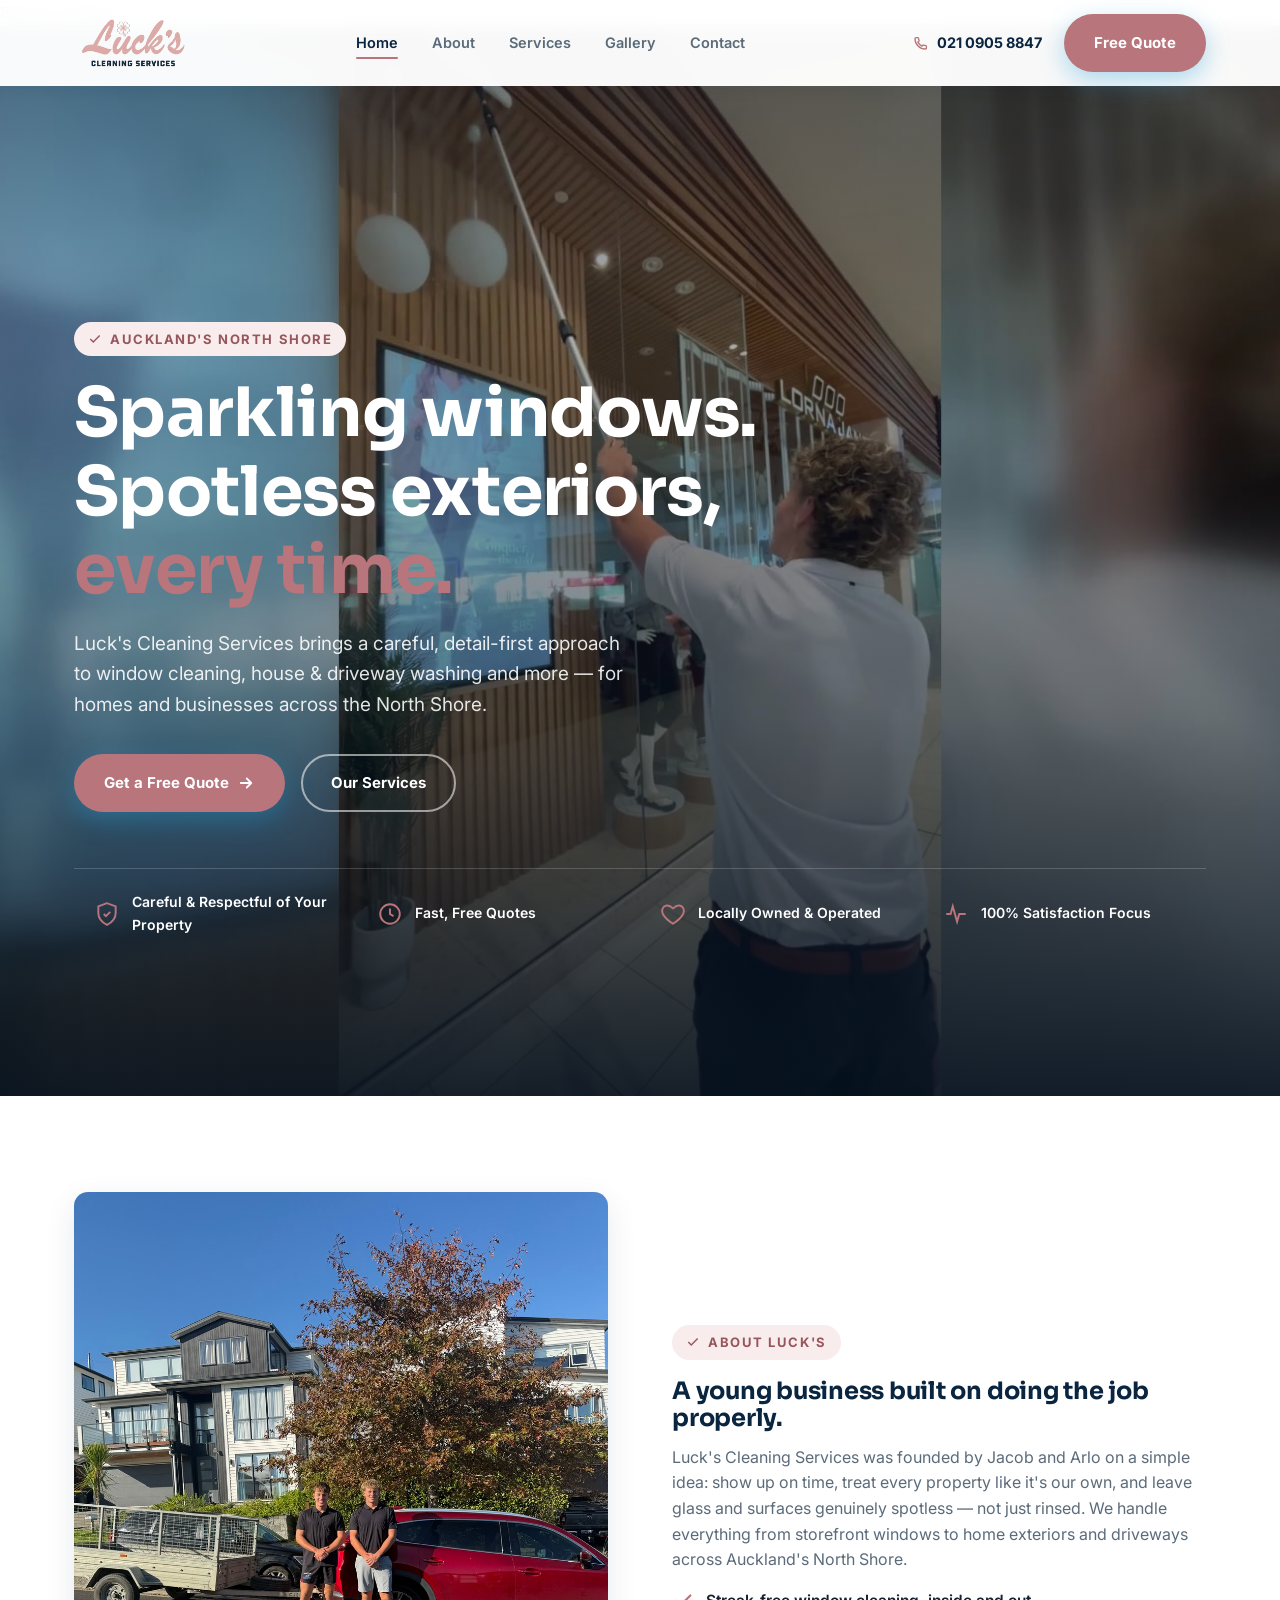
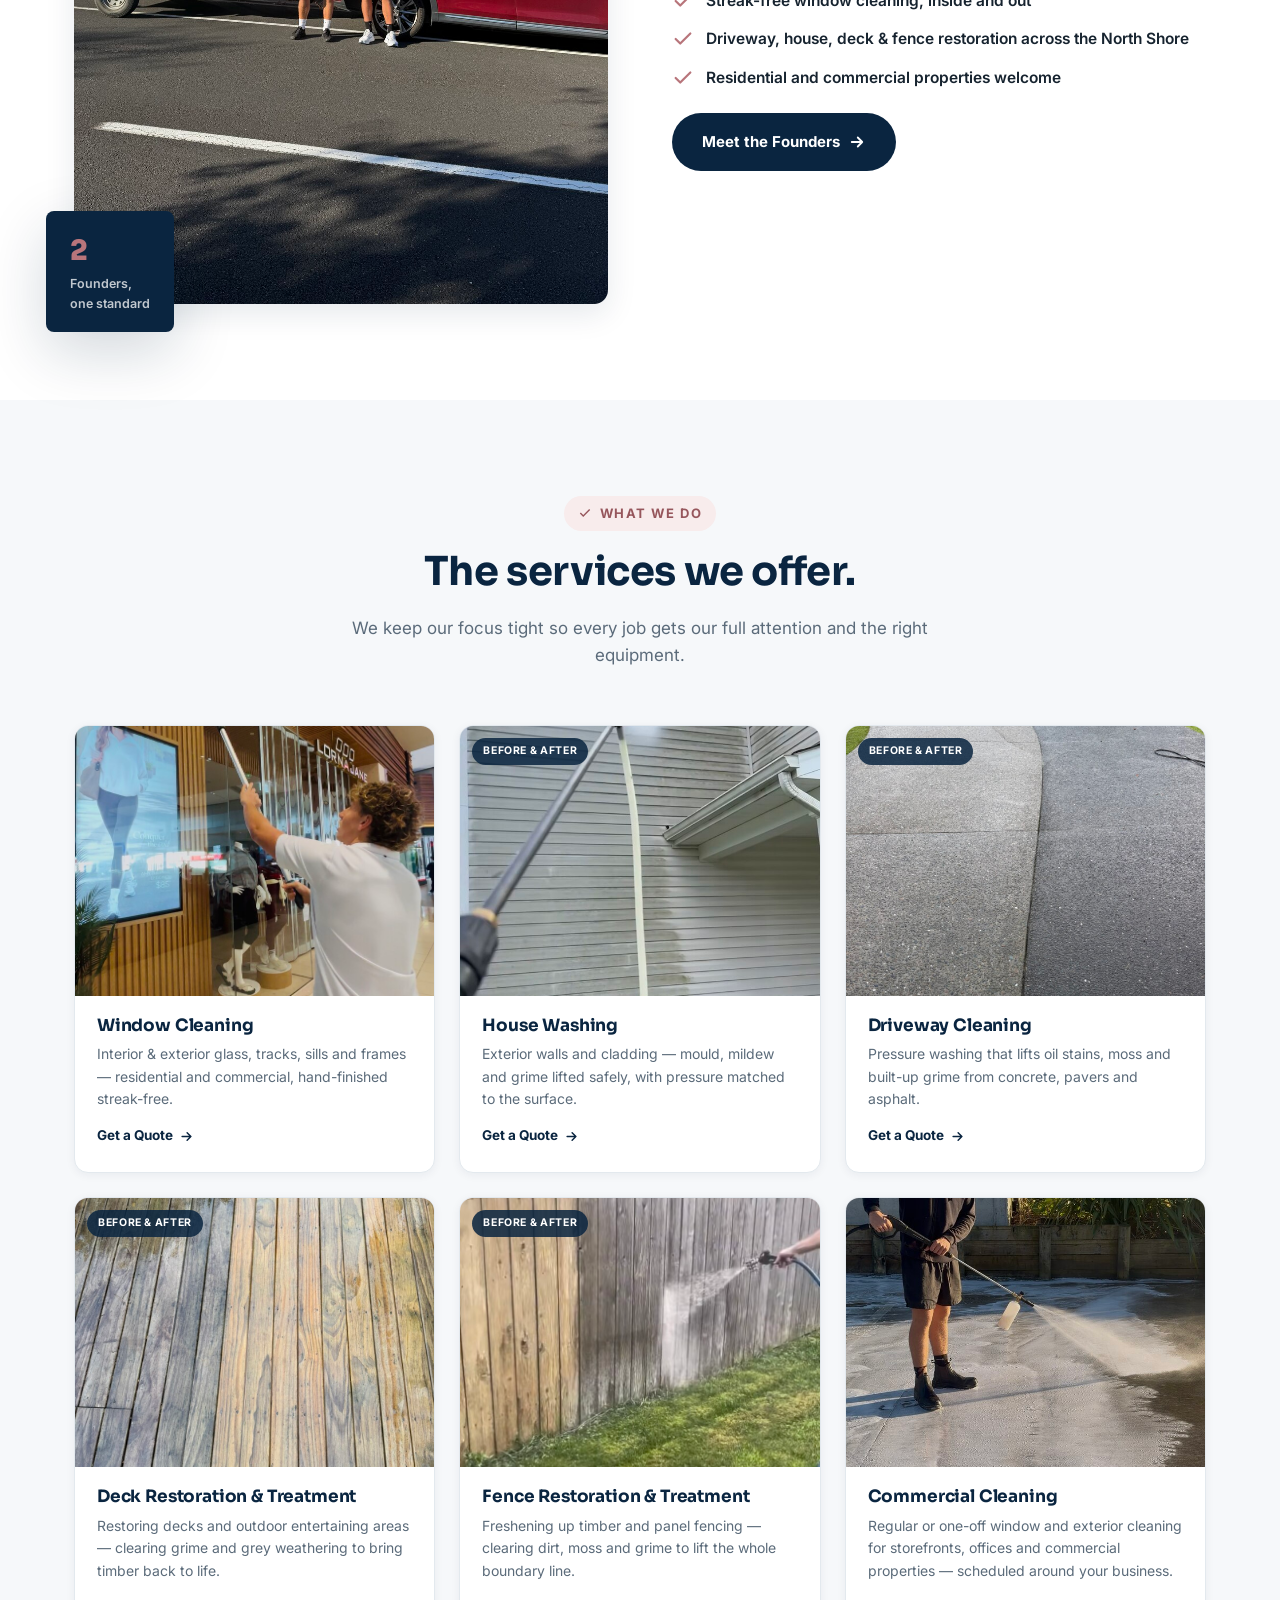
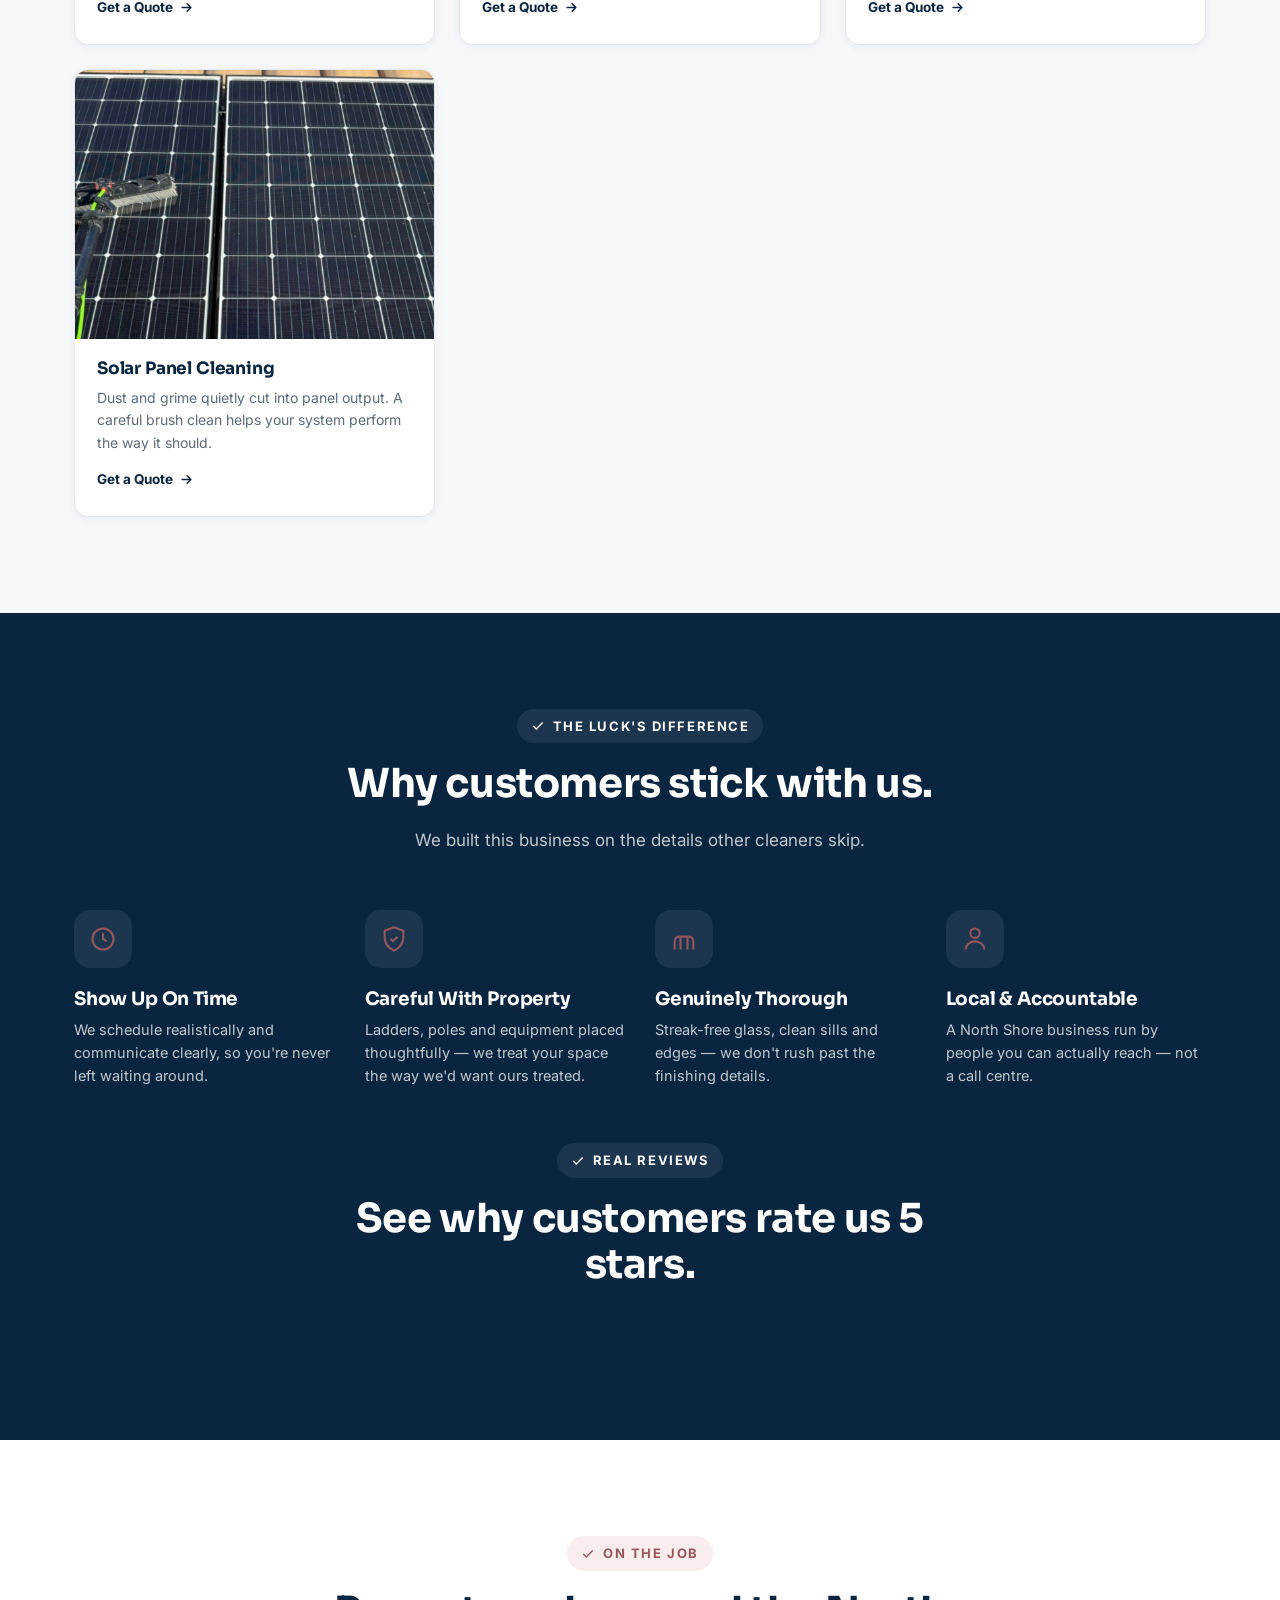
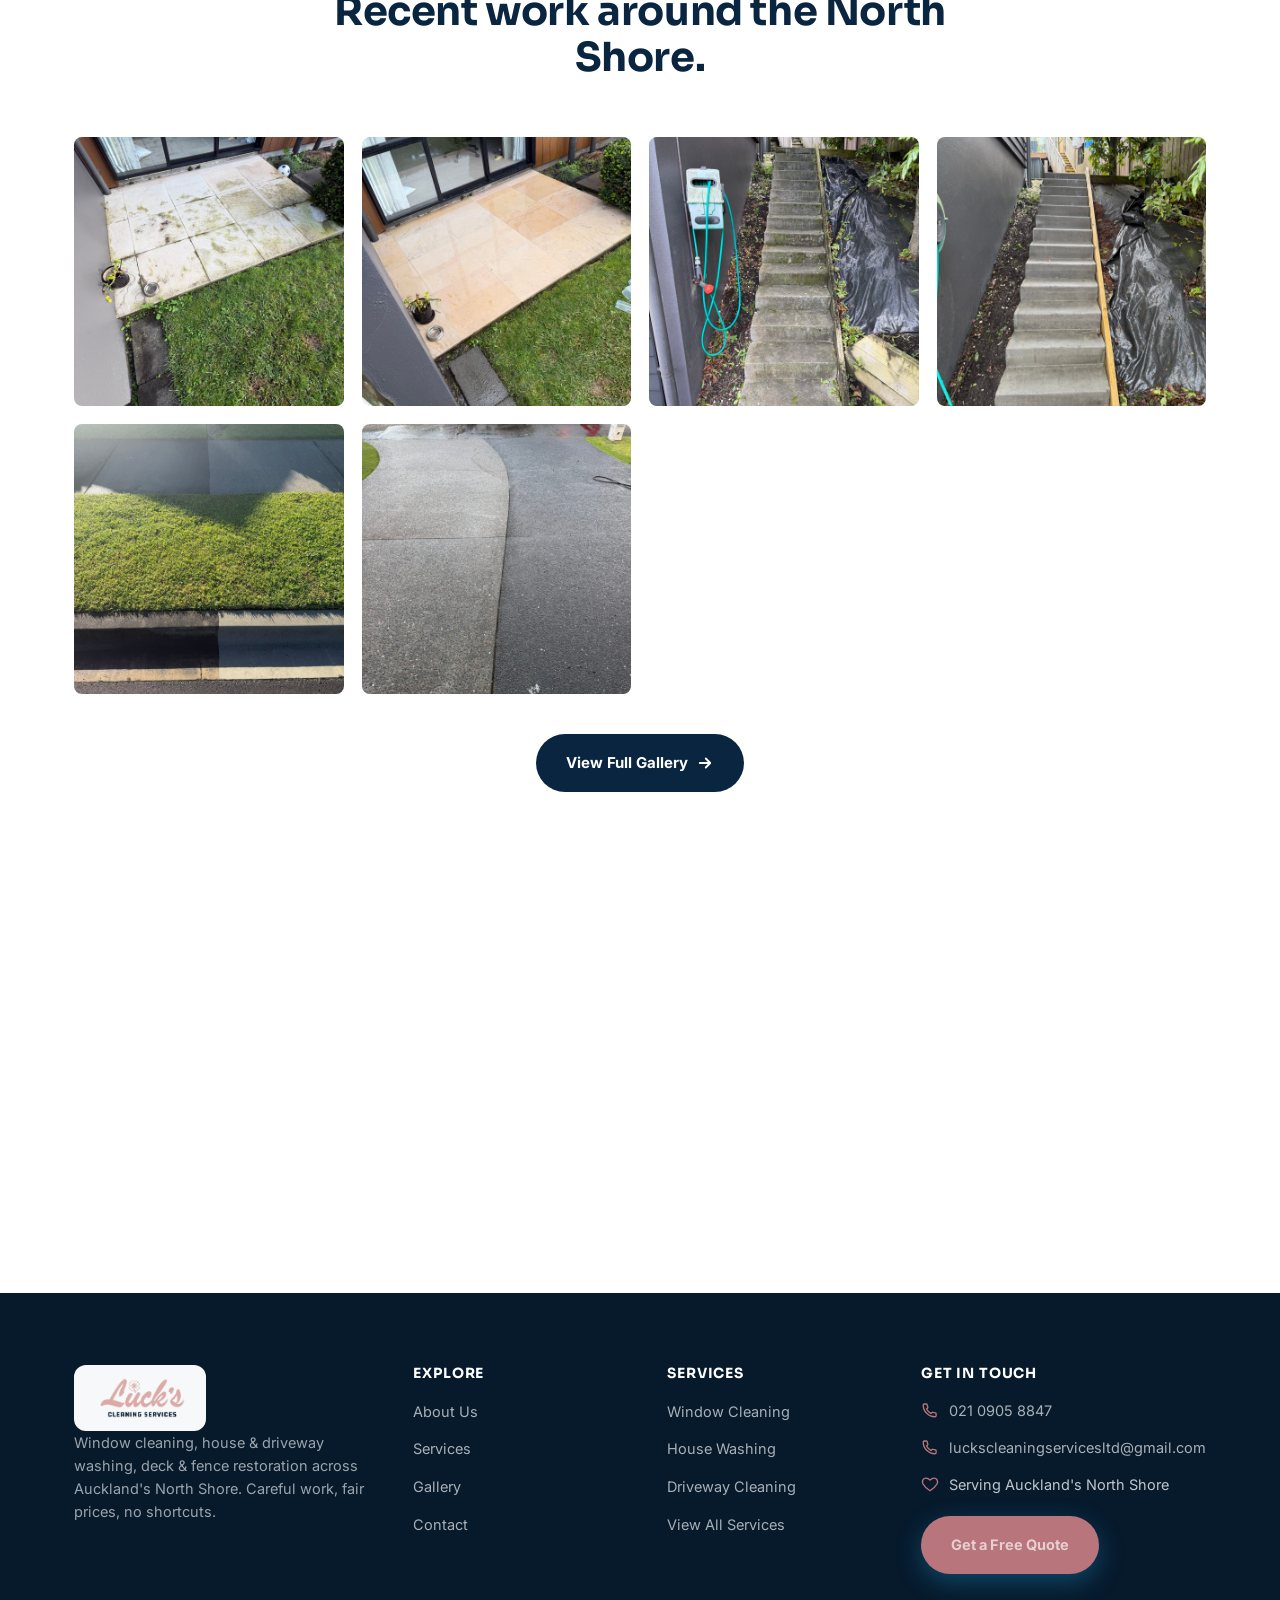
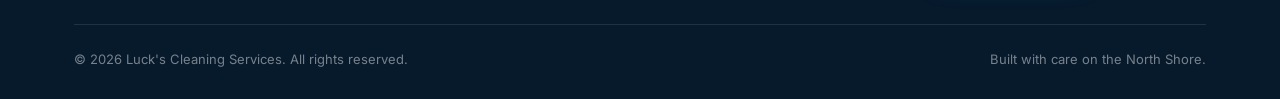
==== index.html @ dddaa707 "Update Trustindex script source in index.html" ====
<!DOCTYPE html>
<html lang="en">
<head>
<meta charset="UTF-8">
<meta name="viewport" content="width=device-width, initial-scale=1.0">
<title>Luck's Cleaning Services | Window, House &amp; Driveway Cleaning — Auckland North Shore</title>
<meta name="description" content="Luck's Cleaning Services offers window cleaning, driveway &amp; house washing, deck &amp; fence restoration, solar panel cleaning and commercial cleaning across Auckland's North Shore. Free quotes.">
<link rel="canonical" href="https://www.luckscleaningservices.com/">
<meta property="og:url" content="https://www.luckscleaningservices.com/">
<meta property="og:site_name" content="Luck's Cleaning Services">
<link rel="preconnect" href="https://fonts.googleapis.com">
<link rel="preconnect" href="https://fonts.gstatic.com" crossorigin>
<link href="https://fonts.googleapis.com/css2?family=Inter:wght@400;500;600;700;800&family=Sora:wght@600;700;800&family=Pacifico&display=swap" rel="stylesheet">
<link rel="stylesheet" href="css/styles.css">
</head>
<body>

<a class="visually-hidden" href="#main">Skip to content</a>

<!-- ===== HEADER ===== -->
<header class="site-header">
  <div class="container">
    <a href="index.html" class="logo">
      <img src="images/logo.png" alt="Luck's Cleaning Services logo">
    </a>
    <nav class="main-nav" id="main-nav">
      <ul>
        <li><a href="index.html" class="active">Home</a></li>
        <li><a href="about.html">About</a></li>
        <li><a href="services.html">Services</a></li>
        <li><a href="gallery.html">Gallery</a></li>
        <li><a href="contact.html">Contact</a></li>
      </ul>
    </nav>
    <div class="header-right">
      <a class="header-tel" href="tel:+642109058847">
        <svg viewBox="0 0 24 24" fill="none" stroke="currentColor" stroke-width="2"><path d="M4 4h16v16H4z" opacity="0"/><path d="M3 5.5A1.5 1.5 0 0 1 4.5 4h2.7a1 1 0 0 1 .97.76l.9 3.6a1 1 0 0 1-.27.96l-1.4 1.4a13.5 13.5 0 0 0 6 6l1.4-1.4a1 1 0 0 1 .96-.27l3.6.9a1 1 0 0 1 .76.97v2.7A1.5 1.5 0 0 1 18.5 21C10 21 3 14 3 5.5Z"/></svg>
        <span class="tel-text">021 0905 8847</span>
      </a>
      <a href="contact.html" class="btn btn-primary">Free Quote</a>
      <button class="nav-toggle" id="nav-toggle" aria-label="Toggle menu" aria-expanded="false">
        <svg viewBox="0 0 24 24" fill="none" stroke="currentColor" stroke-width="2" stroke-linecap="round"><path d="M4 6h16M4 12h16M4 18h16"/></svg>
      </button>
    </div>
  </div>
</header>
<div class="nav-scrim" id="nav-scrim"></div>

<main id="main">

  <!-- ===== HERO ===== -->
  <section class="hero">
    <video autoplay muted loop playsinline poster="media/hero-poster.jpg">
      <source src="media/hero-video.mp4" type="video/mp4">
    </video>
    <div class="hero-content">
      <div class="container">
        <div class="eyebrow">
          <svg viewBox="0 0 24 24" fill="none" stroke="currentColor" stroke-width="2.4"><path d="M20 6L9 17l-5-5"/></svg>
          Auckland's North Shore
        </div>
        <h1>Sparkling windows.<br>Spotless exteriors, <em>every time.</em></h1>
        <p class="lead">Luck's Cleaning Services brings a careful, detail-first approach to window cleaning, house &amp; driveway washing and more — for homes and businesses across the North Shore.</p>
        <div class="hero-cta">
          <a href="contact.html" class="btn btn-primary">
            Get a Free Quote
            <svg viewBox="0 0 24 24" fill="none" stroke="currentColor" stroke-width="2.4" stroke-linecap="round" stroke-linejoin="round"><path d="M5 12h14M13 6l6 6-6 6"/></svg>
          </a>
          <a href="services.html" class="btn btn-outline">Our Services</a>
        </div>
      </div>
      <div class="container">
        <ul class="trust-bar">
          <li>
            <svg viewBox="0 0 24 24" fill="none" stroke="currentColor" stroke-width="1.8"><path d="M12 2 4 5v6c0 5 3.4 8.7 8 11 4.6-2.3 8-6 8-11V5l-8-3Z"/><path d="m9 12 2 2 4-4"/></svg>
            Careful &amp; Respectful of Your Property
          </li>
          <li>
            <svg viewBox="0 0 24 24" fill="none" stroke="currentColor" stroke-width="1.8"><circle cx="12" cy="12" r="9"/><path d="M12 7v5l3.2 2"/></svg>
            Fast, Free Quotes
          </li>
          <li>
            <svg viewBox="0 0 24 24" fill="none" stroke="currentColor" stroke-width="1.8"><path d="M12 21s-7-4.5-9.5-9.3C1 8 2.7 4.8 6 4.2c2-.4 3.8.5 6 2.6 2.2-2.1 4-3 6-2.6 3.3.6 5 3.8 3.5 7.5C19 16.5 12 21 12 21Z"/></svg>
            Locally Owned &amp; Operated
          </li>
          <li>
            <svg viewBox="0 0 24 24" fill="none" stroke="currentColor" stroke-width="1.8"><path d="M3 12h4l2-7 4 14 2-7h6"/></svg>
            100% Satisfaction Focus
          </li>
        </ul>
      </div>
    </div>
  </section>

  <!-- ===== INTRO / ABOUT STRIP ===== -->
  <section>
    <div class="container split">
      <div class="split-media reveal">
        <img src="images/team-vehicle.jpg" alt="Jacob and Arlo, founders of Luck's Cleaning Services, with their vehicle and trailer" loading="lazy">
        <div class="stat-card">
          <div class="num">2</div>
          <div class="lab">Founders,<br>one standard</div>
        </div>
      </div>
      <div class="reveal reveal-1">
        <div class="eyebrow">
          <svg viewBox="0 0 24 24" fill="none" stroke="currentColor" stroke-width="2.4"><path d="M20 6L9 17l-5-5"/></svg>
          About Luck's
        </div>
        <h2>A young business built on doing the job properly.</h2>
        <p>Luck's Cleaning Services was founded by Jacob and Arlo on a simple idea: show up on time, treat every property like it's our own, and leave glass and surfaces genuinely spotless — not just rinsed. We handle everything from storefront windows to home exteriors and driveways across Auckland's North Shore.</p>
        <ul class="check-list">
          <li>
            <svg viewBox="0 0 24 24" fill="none" stroke="currentColor" stroke-width="2.4" stroke-linecap="round" stroke-linejoin="round"><path d="M20 6 9 17l-5-5"/></svg>
            Streak-free window cleaning, inside and out
          </li>
          <li>
            <svg viewBox="0 0 24 24" fill="none" stroke="currentColor" stroke-width="2.4" stroke-linecap="round" stroke-linejoin="round"><path d="M20 6 9 17l-5-5"/></svg>
            Driveway, house, deck &amp; fence restoration across the North Shore
          </li>
          <li>
            <svg viewBox="0 0 24 24" fill="none" stroke="currentColor" stroke-width="2.4" stroke-linecap="round" stroke-linejoin="round"><path d="M20 6 9 17l-5-5"/></svg>
            Residential and commercial properties welcome
          </li>
        </ul>
        <a href="about.html" class="btn btn-navy" style="margin-top:8px;">
          Meet the Founders
          <svg viewBox="0 0 24 24" fill="none" stroke="currentColor" stroke-width="2.4" stroke-linecap="round" stroke-linejoin="round"><path d="M5 12h14M13 6l6 6-6 6"/></svg>
        </a>
      </div>
    </div>
  </section>

  <!-- ===== SERVICES PREVIEW ===== -->
  <section class="section-offwhite">
    <div class="container">
      <div class="section-head center reveal">
        <div class="eyebrow" style="justify-content:center;">
          <svg viewBox="0 0 24 24" fill="none" stroke="currentColor" stroke-width="2.4"><path d="M20 6L9 17l-5-5"/></svg>
          What We Do
        </div>
        <h2>The services we offer.</h2>
        <p>We keep our focus tight so every job gets our full attention and the right equipment.</p>
      </div>
      <div class="ba-grid">
        <div class="ba-card reveal">
          <div class="ba-photo">
            <img src="images/window-action.jpg" alt="Luck's Cleaning Services technician cleaning a storefront window with an extension pole" loading="lazy">
          </div>
          <div class="ba-body">
            <h4>Window Cleaning</h4>
            <p>Interior &amp; exterior glass, tracks, sills and frames — residential and commercial, hand-finished streak-free.</p>
            <a href="services.html#windows" class="ba-link">Get a Quote <svg viewBox="0 0 24 24" fill="none" stroke="currentColor" stroke-width="2.4" stroke-linecap="round" stroke-linejoin="round"><path d="M5 12h14M13 6l6 6-6 6"/></svg></a>
          </div>
        </div>
        <div class="ba-card reveal reveal-1">
          <div class="ba-photo">
            <span class="ba-tag">Before &amp; After</span>
            <img src="images/house-wash-ba.jpg" alt="Before and after house washing on vinyl siding" loading="lazy">
          </div>
          <div class="ba-body">
            <h4>House Washing</h4>
            <p>Exterior walls and cladding — mould, mildew and grime lifted safely, with pressure matched to the surface.</p>
            <a href="services.html#house-washing" class="ba-link">Get a Quote <svg viewBox="0 0 24 24" fill="none" stroke="currentColor" stroke-width="2.4" stroke-linecap="round" stroke-linejoin="round"><path d="M5 12h14M13 6l6 6-6 6"/></svg></a>
          </div>
        </div>
        <div class="ba-card reveal reveal-2">
          <div class="ba-photo">
            <span class="ba-tag">Before &amp; After</span>
            <img src="images/driveway-ba.jpg" alt="Before and after driveway cleaning, concrete lifted from grey to like-new" loading="lazy">
          </div>
          <div class="ba-body">
            <h4>Driveway Cleaning</h4>
            <p>Pressure washing that lifts oil stains, moss and built-up grime from concrete, pavers and asphalt.</p>
            <a href="services.html#driveway" class="ba-link">Get a Quote <svg viewBox="0 0 24 24" fill="none" stroke="currentColor" stroke-width="2.4" stroke-linecap="round" stroke-linejoin="round"><path d="M5 12h14M13 6l6 6-6 6"/></svg></a>
          </div>
        </div>
        <div class="ba-card reveal reveal-1">
          <div class="ba-photo">
            <span class="ba-tag">Before &amp; After</span>
            <img src="images/deck-ba.jpg" alt="Before and after deck restoration, weathered grey timber returned to natural wood tone" loading="lazy">
          </div>
          <div class="ba-body">
            <h4>Deck Restoration &amp; Treatment</h4>
            <p>Restoring decks and outdoor entertaining areas — clearing grime and grey weathering to bring timber back to life.</p>
            <a href="services.html#deck" class="ba-link">Get a Quote <svg viewBox="0 0 24 24" fill="none" stroke="currentColor" stroke-width="2.4" stroke-linecap="round" stroke-linejoin="round"><path d="M5 12h14M13 6l6 6-6 6"/></svg></a>
          </div>
        </div>
        <div class="ba-card reveal reveal-3">
          <div class="ba-photo">
            <span class="ba-tag">Before &amp; After</span>
            <img src="images/fence-ba.jpg" alt="Before and after fence restoration, weathered grey timber fence washed back to natural colour" loading="lazy">
          </div>
          <div class="ba-body">
            <h4>Fence Restoration &amp; Treatment</h4>
            <p>Freshening up timber and panel fencing — clearing dirt, moss and grime to lift the whole boundary line.</p>
            <a href="services.html#fence" class="ba-link">Get a Quote <svg viewBox="0 0 24 24" fill="none" stroke="currentColor" stroke-width="2.4" stroke-linecap="round" stroke-linejoin="round"><path d="M5 12h14M13 6l6 6-6 6"/></svg></a>
          </div>
        </div>
        <div class="ba-card reveal reveal-1">
          <div class="ba-photo">
            <img src="images/commercial-ba.jpg" alt="Commercial exterior cleaning, foam pre-treatment being applied to a large concrete forecourt" loading="lazy">
          </div>
          <div class="ba-body">
            <h4>Commercial Cleaning</h4>
            <p>Regular or one-off window and exterior cleaning for storefronts, offices and commercial properties — scheduled around your business.</p>
            <a href="services.html#commercial" class="ba-link">Get a Quote <svg viewBox="0 0 24 24" fill="none" stroke="currentColor" stroke-width="2.4" stroke-linecap="round" stroke-linejoin="round"><path d="M5 12h14M13 6l6 6-6 6"/></svg></a>
          </div>
        </div>
        <div class="ba-card reveal reveal-2">
          <div class="ba-photo">
            <img src="images/solar-panel.jpg" alt="Solar panel cleaning, brushing dust and grime off rooftop solar panels" loading="lazy">
          </div>
          <div class="ba-body">
            <h4>Solar Panel Cleaning</h4>
            <p>Dust and grime quietly cut into panel output. A careful brush clean helps your system perform the way it should.</p>
            <a href="services.html#solar" class="ba-link">Get a Quote <svg viewBox="0 0 24 24" fill="none" stroke="currentColor" stroke-width="2.4" stroke-linecap="round" stroke-linejoin="round"><path d="M5 12h14M13 6l6 6-6 6"/></svg></a>
          </div>
        </div>
      </div>
    </div>
  </section>

  <!-- ===== WHY CHOOSE US ===== -->
  <section class="section-navy">
    <div class="container">
      <div class="section-head center reveal">
        <div class="eyebrow" style="justify-content:center; background:rgba(255,255,255,.08); color:#fff;">
          <svg viewBox="0 0 24 24" fill="none" stroke="currentColor" stroke-width="2.4"><path d="M20 6L9 17l-5-5"/></svg>
          The Luck's Difference
        </div>
        <h2>Why customers stick with us.</h2>
        <p>We built this business on the details other cleaners skip.</p>
      </div>
      <div class="feature-grid">
        <div class="feature reveal">
          <div class="ic"><svg viewBox="0 0 24 24" fill="none" stroke="currentColor" stroke-width="1.8"><circle cx="12" cy="12" r="9"/><path d="M12 7v5l3.2 2"/></svg></div>
          <h3>Show Up On Time</h3>
          <p>We schedule realistically and communicate clearly, so you're never left waiting around.</p>
        </div>
        <div class="feature reveal reveal-1">
          <div class="ic"><svg viewBox="0 0 24 24" fill="none" stroke="currentColor" stroke-width="1.8"><path d="M12 2 4 5v6c0 5 3.4 8.7 8 11 4.6-2.3 8-6 8-11V5l-8-3Z"/><path d="m9 12 2 2 4-4"/></svg></div>
          <h3>Careful With Property</h3>
          <p>Ladders, poles and equipment placed thoughtfully — we treat your space the way we'd want ours treated.</p>
        </div>
        <div class="feature reveal reveal-2">
          <div class="ic"><svg viewBox="0 0 24 24" fill="none" stroke="currentColor" stroke-width="1.8"><path d="M4 21v-7a4 4 0 0 1 4-4h8a4 4 0 0 1 4 4v7"/><path d="M9 21V10M15 21V10"/></svg></div>
          <h3>Genuinely Thorough</h3>
          <p>Streak-free glass, clean sills and edges — we don't rush past the finishing details.</p>
        </div>
        <div class="feature reveal reveal-3">
          <div class="ic"><svg viewBox="0 0 24 24" fill="none" stroke="currentColor" stroke-width="1.8"><path d="M20 21c0-3.9-3.6-7-8-7s-8 3.1-8 7"/><circle cx="12" cy="7" r="4"/></svg></div>
          <h3>Local &amp; Accountable</h3>
          <p>A North Shore business run by people you can actually reach — not a call centre.</p>
        </div>
      </div>

      <div class="section-head center reveal" style="margin-top:56px;">
        <div class="eyebrow" style="justify-content:center; background:rgba(255,255,255,.08); color:#fff;">
          <svg viewBox="0 0 24 24" fill="none" stroke="currentColor" stroke-width="2.4"><path d="M20 6L9 17l-5-5"/></svg>
          Real Reviews
        </div>
        <h2>See why customers rate us 5 stars.</h2>
      </div>
      <div class="reveal">
<script defer async src='https://cdn.trustindex.io/loader.js?822f94378e95858bd706873cf50'></script>
    
      </div>
    </div>
  </section>

  <!-- ===== GALLERY PREVIEW ===== -->
  <section>
    <div class="container">
      <div class="section-head center reveal">
        <div class="eyebrow" style="justify-content:center;">
          <svg viewBox="0 0 24 24" fill="none" stroke="currentColor" stroke-width="2.4"><path d="M20 6L9 17l-5-5"/></svg>
          On The Job
        </div>
        <h2>Recent work around the North Shore.</h2>
      </div>
      <div class="gallery-grid gallery-grid-square reveal">
        <a href="gallery.html"><img src="images/gallery-patio-before.jpg" alt="Paver patio before cleaning, covered in moss and grime" loading="lazy"></a>
        <a href="gallery.html"><img src="images/gallery-patio-after.jpg" alt="Paver patio after cleaning, restored to its natural sandstone tone" loading="lazy"></a>
        <a href="gallery.html"><img src="images/gallery-stairs-before.jpg" alt="Concrete steps before cleaning, covered in moss" loading="lazy"></a>
        <a href="gallery.html"><img src="images/gallery-stairs-after.jpg" alt="Concrete steps after cleaning, moss and grime removed" loading="lazy"></a>
        <a href="gallery.html"><img src="images/gallery-curb-ba.jpg" alt="Before and after kerb and driveway edge cleaning" loading="lazy"></a>
        <a href="gallery.html"><img src="images/gallery-driveway-wide-ba.jpg" alt="Before and after driveway cleaning, half the concrete lifted back to like-new" loading="lazy"></a>
      </div>
      <div style="text-align:center; margin-top:40px;">
        <a href="gallery.html" class="btn btn-navy">
          View Full Gallery
          <svg viewBox="0 0 24 24" fill="none" stroke="currentColor" stroke-width="2.4" stroke-linecap="round" stroke-linejoin="round"><path d="M5 12h14M13 6l6 6-6 6"/></svg>
        </a>
      </div>
    </div>
  </section>

  <!-- ===== CTA BANNER ===== -->
  <section style="padding-top:0;">
    <div class="container">
      <div class="cta-banner reveal">
        <div class="container-inner">
          <h2>Ready for spotless windows?</h2>
          <p>Tell us about the job and we'll get back to you with a free quote — usually within one business day.</p>
          <div class="hero-cta">
            <a href="contact.html" class="btn btn-primary">
              Get Your Free Quote
              <svg viewBox="0 0 24 24" fill="none" stroke="currentColor" stroke-width="2.4" stroke-linecap="round" stroke-linejoin="round"><path d="M5 12h14M13 6l6 6-6 6"/></svg>
            </a>
          </div>
        </div>
      </div>
    </div>
  </section>

</main>

<!-- ===== FOOTER ===== -->
<footer class="site-footer">
  <div class="container">
    <div class="footer-grid">
      <div class="footer-col">
        <a href="index.html" class="logo footer-logo">
          <img src="images/logo.png" alt="Luck's Cleaning Services logo">
        </a>
        <p>Window cleaning, house &amp; driveway washing, deck &amp; fence restoration across Auckland's North Shore. Careful work, fair prices, no shortcuts.</p>
      </div>
      <div class="footer-col">
        <h4>Explore</h4>
        <ul>
          <li><a href="about.html">About Us</a></li>
          <li><a href="services.html">Services</a></li>
          <li><a href="gallery.html">Gallery</a></li>
          <li><a href="contact.html">Contact</a></li>
        </ul>
      </div>
      <div class="footer-col">
        <h4>Services</h4>
        <ul>
          <li><a href="services.html#windows">Window Cleaning</a></li>
          <li><a href="services.html#house-washing">House Washing</a></li>
          <li><a href="services.html#driveway">Driveway Cleaning</a></li>
          <li><a href="services.html">View All Services</a></li>
        </ul>
      </div>
      <div class="footer-col">
        <h4>Get In Touch</h4>
        <div class="contact-line">
          <svg viewBox="0 0 24 24" fill="none" stroke="currentColor" stroke-width="1.8"><path d="M4 4h16v16H4z" opacity="0"/><path d="M3 5.5A1.5 1.5 0 0 1 4.5 4h2.7a1 1 0 0 1 .97.76l.9 3.6a1 1 0 0 1-.27.96l-1.4 1.4a13.5 13.5 0 0 0 6 6l1.4-1.4a1 1 0 0 1 .96-.27l3.6.9a1 1 0 0 1 .76.97v2.7A1.5 1.5 0 0 1 18.5 21C10 21 3 14 3 5.5Z"/></svg>
          <a href="tel:+642109058847">021 0905 8847</a>
        </div>
        <div class="contact-line">
          <svg viewBox="0 0 24 24" fill="none" stroke="currentColor" stroke-width="1.8"><path d="M3 5.5A1.5 1.5 0 0 1 4.5 4h2.7a1 1 0 0 1 .97.76l.9 3.6a1 1 0 0 1-.27.96l-1.4 1.4a13.5 13.5 0 0 0 6 6l1.4-1.4a1 1 0 0 1 .96-.27l3.6.9a1 1 0 0 1 .76.97v2.7A1.5 1.5 0 0 1 18.5 21C10 21 3 14 3 5.5Z"/></svg>
          <a href="mailto:luckscleaningservicesltd@gmail.com">luckscleaningservicesltd@gmail.com</a>
        </div>
        <div class="contact-line">
          <svg viewBox="0 0 24 24" fill="none" stroke="currentColor" stroke-width="1.8"><path d="M12 21s-7-4.5-9.5-9.3C1 8 2.7 4.8 6 4.2c2-.4 3.8.5 6 2.6 2.2-2.1 4-3 6-2.6 3.3.6 5 3.8 3.5 7.5C19 16.5 12 21 12 21Z"/></svg>
          <span>Serving Auckland's North Shore</span>
        </div>
        <a href="contact.html" class="btn btn-primary" style="margin-top:6px;">Get a Free Quote</a>
      </div>
    </div>
    <div class="footer-bottom">
      <span>&copy; <span id="year"></span> Luck's Cleaning Services. All rights reserved.</span>
      <span>Built with care on the North Shore.</span>
    </div>
  </div>
</footer>

<button class="back-to-top" aria-label="Back to top">
  <svg viewBox="0 0 24 24" fill="none" stroke="currentColor" stroke-width="2.4" stroke-linecap="round" stroke-linejoin="round"><path d="M12 19V5M5 12l7-7 7 7"/></svg>
</button>

<script>document.getElementById('year').textContent = new Date().getFullYear();</script>
<script src="js/main.js"></script>
</body>
</html>
---- css/styles.css ----
/* =========================================================
   Luck's Cleaning Services — Stylesheet
   ========================================================= */

:root {
  --navy: #0a2540;
  --navy-light: #123a63;
  --navy-lighter: #1a4d80;
  /* "blue" vars now carry the brand's dusty-rose pink accent (from the logo) */
  --blue: #b8757b;
  --blue-dark: #96565c;
  --pink-soft: #d9a3a7;
  --sky: #f8ecec;
  --white: #ffffff;
  --offwhite: #f6f8fa;
  --ink: #16232f;
  --gray: #5b6b7a;
  --gray-light: #8fa0af;
  --border: #e3e9ee;
  --gold: #e8b94a;
  --success: #1e9b6e;
  --error: #d64545;
  --radius: 14px;
  --radius-sm: 8px;
  --shadow-sm: 0 2px 10px rgba(10, 37, 64, 0.06);
  --shadow-md: 0 10px 30px rgba(10, 37, 64, 0.10);
  --shadow-lg: 0 20px 60px rgba(10, 37, 64, 0.18);
  --container: 1180px;
}

* { box-sizing: border-box; }
html { scroll-behavior: smooth; }
body {
  margin: 0;
  font-family: 'Inter', -apple-system, BlinkMacSystemFont, 'Segoe UI', sans-serif;
  color: var(--ink);
  background: var(--white);
  line-height: 1.6;
  -webkit-font-smoothing: antialiased;
}
img { max-width: 100%; display: block; }
a { color: inherit; text-decoration: none; }
ul { margin: 0; padding: 0; list-style: none; }
h1, h2, h3, h4 {
  font-family: 'Sora', 'Inter', sans-serif;
  color: var(--navy);
  line-height: 1.15;
  margin: 0 0 .5em;
  font-weight: 700;
  letter-spacing: -0.01em;
}
p { margin: 0 0 1em; color: var(--gray); }
.container {
  max-width: var(--container);
  margin: 0 auto;
  padding: 0 24px;
}
section { padding: 96px 0; }
@media (max-width: 768px) {
  section { padding: 64px 0; }
}

.eyebrow {
  display: inline-flex;
  align-items: center;
  gap: 8px;
  font-family: 'Inter', sans-serif;
  font-weight: 700;
  font-size: 13px;
  letter-spacing: .12em;
  text-transform: uppercase;
  color: var(--blue-dark);
  background: var(--sky);
  padding: 7px 14px;
  border-radius: 100px;
  margin-bottom: 18px;
}
.eyebrow svg { width: 14px; height: 14px; }

.section-head { max-width: 640px; margin-bottom: 56px; }
.section-head.center { margin-left: auto; margin-right: auto; text-align: center; }
.section-head h2 { font-size: clamp(28px, 4vw, 40px); }
.section-head p { font-size: 17px; margin-bottom: 0; }

/* ---------- Buttons ---------- */
.btn {
  display: inline-flex;
  align-items: center;
  justify-content: center;
  gap: 8px;
  padding: 15px 28px;
  border-radius: 100px;
  font-weight: 700;
  font-size: 15px;
  font-family: 'Inter', sans-serif;
  border: 2px solid transparent;
  cursor: pointer;
  transition: transform .18s ease, box-shadow .18s ease, background .18s ease, color .18s ease, border-color .18s ease;
  white-space: nowrap;
}
.btn svg { width: 18px; height: 18px; flex-shrink: 0; }
.btn-primary {
  background: var(--blue);
  color: var(--white);
  box-shadow: 0 8px 24px rgba(30, 155, 215, 0.35);
}
.btn-primary:hover { background: var(--blue-dark); transform: translateY(-2px); box-shadow: 0 12px 28px rgba(30,155,215,.42); }
.btn-light {
  background: var(--white);
  color: var(--navy);
}
.btn-light:hover { transform: translateY(-2px); box-shadow: var(--shadow-md); }
.btn-outline {
  background: transparent;
  border-color: rgba(255,255,255,.55);
  color: var(--white);
}
.btn-outline:hover { background: rgba(255,255,255,.12); border-color: #fff; }
.btn-navy {
  background: var(--navy);
  color: var(--white);
}
.btn-navy:hover { background: var(--navy-light); transform: translateY(-2px); }
.btn-block { width: 100%; }
.btn[disabled] { opacity: .6; cursor: not-allowed; transform: none !important; }

/* ---------- Header ---------- */
.site-header {
  position: fixed;
  top: 0; left: 0; right: 0;
  z-index: 1000;
  padding: 14px 0;
  background: rgba(255,255,255,.97);
  backdrop-filter: blur(8px);
  box-shadow: 0 2px 16px rgba(10,37,64,.07);
  transition: padding .3s ease, box-shadow .3s ease;
}
.site-header .container { display: flex; align-items: center; justify-content: space-between; }
.site-header.is-solid {
  padding: 10px 0;
  box-shadow: 0 4px 24px rgba(10,37,64,.14);
}

.logo { display: inline-flex; align-items: center; }
.logo img { height: 52px; width: auto; display: block; }

.main-nav ul { display: flex; align-items: center; gap: 34px; }
.main-nav a {
  color: var(--gray);
  font-weight: 600;
  font-size: 14.5px;
  position: relative;
  padding: 6px 0;
  transition: color .2s ease;
}
.main-nav a:hover, .main-nav a.active { color: var(--navy); }
.main-nav a.active::after {
  content: '';
  position: absolute;
  left: 0; right: 0; bottom: -2px;
  height: 2px;
  background: var(--blue);
  border-radius: 2px;
}
.header-right { display: flex; align-items: center; gap: 22px; }
.header-tel { color: var(--navy); font-weight: 700; font-size: 14.5px; display: flex; align-items: center; gap: 8px; }
.header-tel svg { width: 16px; height: 16px; color: var(--blue); }

.nav-toggle {
  display: none;
  width: 42px; height: 42px;
  border-radius: 10px;
  border: 1px solid var(--border);
  background: var(--offwhite);
  align-items: center;
  justify-content: center;
  cursor: pointer;
}
.nav-toggle svg { width: 20px; height: 20px; color: var(--navy); }

@media (max-width: 920px) {
  .header-tel span.tel-text { display: none; }
  .main-nav {
    position: fixed;
    top: 0; right: 0;
    height: 100vh;
    width: min(320px, 82vw);
    background: var(--navy);
    padding: 100px 32px 32px;
    transform: translateX(100%);
    transition: transform .35s ease;
    box-shadow: -20px 0 50px rgba(0,0,0,.3);
  }
  .main-nav.is-open { transform: translateX(0); }
  .main-nav ul { flex-direction: column; align-items: flex-start; gap: 26px; }
  .main-nav a { font-size: 18px; }
  .nav-toggle { display: inline-flex; }
  .nav-scrim {
    position: fixed; inset: 0; background: rgba(6,17,29,.55);
    opacity: 0; pointer-events: none; transition: opacity .3s ease; z-index: 900;
  }
  .nav-scrim.is-open { opacity: 1; pointer-events: auto; }
}

/* ---------- Hero ---------- */
.hero {
  position: relative;
  min-height: 100vh;
  display: flex;
  align-items: flex-end;
  overflow: hidden;
  background: var(--navy);
}
.hero video, .hero .hero-fallback-img {
  position: absolute; inset: 0;
  width: 100%; height: 100%;
  object-fit: cover;
}
.hero::before {
  content: '';
  position: absolute; inset: 0;
  background:
    linear-gradient(180deg, rgba(8,24,41,.55) 0%, rgba(8,24,41,.35) 30%, rgba(8,24,41,.55) 65%, rgba(6,18,32,.92) 100%);
  z-index: 1;
}
.hero-content {
  position: relative;
  z-index: 2;
  width: 100%;
  padding: 200px 0 64px;
  color: #fff;
}
.hero-content h1 {
  color: #fff;
  font-size: clamp(38px, 6vw, 68px);
  max-width: 820px;
  margin-bottom: 20px;
}
.hero-content h1 em {
  font-style: normal;
  color: var(--blue);
}
.hero-content .lead {
  color: rgba(255,255,255,.88);
  font-size: 19px;
  max-width: 560px;
  margin-bottom: 34px;
}
.hero-cta { display: flex; flex-wrap: wrap; gap: 16px; margin-bottom: 56px; }

.trust-bar {
  position: relative; z-index: 2;
  display: grid;
  grid-template-columns: repeat(4, 1fr);
  border-top: 1px solid rgba(255,255,255,.18);
}
.trust-bar li {
  display: flex;
  align-items: center;
  gap: 12px;
  padding: 22px 20px 0;
  color: #fff;
  font-size: 14px;
  font-weight: 600;
}
.trust-bar svg { width: 26px; height: 26px; color: var(--blue); flex-shrink: 0; }
@media (max-width: 860px) {
  .trust-bar { grid-template-columns: repeat(2, 1fr); row-gap: 18px; }
  .hero-content { padding-top: 150px; }
}

/* ---------- Inner page hero (small) ---------- */
.page-hero {
  position: relative;
  background: linear-gradient(135deg, var(--navy) 0%, var(--navy-light) 100%);
  padding: 170px 0 90px;
  overflow: hidden;
  color: #fff;
}
.page-hero::after {
  content: '';
  position: absolute; right: -10%; top: -30%;
  width: 560px; height: 560px;
  background: radial-gradient(circle, rgba(30,155,215,.25) 0%, rgba(30,155,215,0) 70%);
}
.page-hero .container { position: relative; z-index: 1; }
.page-hero .crumb {
  color: rgba(255,255,255,.65);
  font-size: 14px;
  font-weight: 600;
  margin-bottom: 16px;
}
.page-hero .crumb a:hover { color: #fff; }
.page-hero h1 { color: #fff; font-size: clamp(32px, 5vw, 50px); margin-bottom: 14px; }
.page-hero p { color: rgba(255,255,255,.82); font-size: 17px; max-width: 620px; margin-bottom: 0; }

/* ---------- Intro / About strip ---------- */
.split {
  display: grid;
  grid-template-columns: 1fr 1fr;
  gap: 64px;
  align-items: center;
}
@media (max-width: 900px) {
  .split { grid-template-columns: 1fr; gap: 36px; }
}
.split-media { position: relative; }
.split-media img { border-radius: var(--radius); box-shadow: var(--shadow-md); width: 100%; height: 100%; object-fit: cover; }
.stat-card {
  position: absolute;
  bottom: -28px; left: -28px;
  background: var(--navy);
  color: #fff;
  border-radius: var(--radius-sm);
  padding: 18px 24px;
  box-shadow: var(--shadow-lg);
}
.stat-card .num { font-family: 'Sora', sans-serif; font-size: 28px; font-weight: 800; color: var(--blue); }
.stat-card .lab { font-size: 12.5px; color: rgba(255,255,255,.75); font-weight: 600; }
@media (max-width: 560px) {
  .stat-card { left: 12px; bottom: -20px; padding: 14px 18px; }
}

.check-list li {
  display: flex;
  gap: 12px;
  align-items: flex-start;
  margin-bottom: 14px;
  color: var(--ink);
  font-weight: 600;
  font-size: 15.5px;
}
.check-list svg { width: 22px; height: 22px; color: var(--blue); flex-shrink: 0; margin-top: 1px; }

/* ---------- Services cards ---------- */
.services-grid {
  display: grid;
  grid-template-columns: repeat(2, 1fr);
  gap: 30px;
}
@media (max-width: 800px) { .services-grid { grid-template-columns: 1fr; } }

.service-card {
  position: relative;
  border-radius: var(--radius);
  overflow: hidden;
  min-height: 420px;
  display: flex;
  align-items: flex-end;
  box-shadow: var(--shadow-md);
  isolation: isolate;
}
.service-card img { position: absolute; inset: 0; width: 100%; height: 100%; object-fit: cover; transition: transform .5s ease; z-index: -2; }
.service-card::before {
  content: '';
  position: absolute; inset: 0;
  background: linear-gradient(180deg, rgba(10,37,64,0) 30%, rgba(6,18,32,.92) 100%);
  z-index: -1;
}
.service-card:hover img { transform: scale(1.06); }
.service-card .sc-body { padding: 34px; color: #fff; }
.service-card .sc-num {
  display: inline-block;
  font-family: 'Sora', sans-serif;
  font-weight: 800;
  color: var(--blue);
  font-size: 13px;
  letter-spacing: .1em;
  margin-bottom: 10px;
}
.service-card h3 { color: #fff; font-size: 26px; margin-bottom: 10px; }
.service-card p { color: rgba(255,255,255,.85); margin-bottom: 18px; }
.service-card .sc-link { display: inline-flex; align-items: center; gap: 8px; font-weight: 700; color: var(--white); font-size: 14.5px; }
.service-card .sc-link svg { width: 16px; height: 16px; transition: transform .2s ease; }
.service-card:hover .sc-link svg { transform: translateX(4px); }

/* simple service icon cards (used on services.html feature list) */
.mini-grid { display: grid; grid-template-columns: repeat(4, 1fr); gap: 24px; }
@media (max-width: 900px) { .mini-grid { grid-template-columns: repeat(2, 1fr); } }
@media (max-width: 560px) { .mini-grid { grid-template-columns: 1fr; } }
.mini-card {
  background: var(--offwhite);
  border-radius: var(--radius);
  padding: 30px 26px;
  border: 1px solid var(--border);
  transition: transform .2s ease, box-shadow .2s ease;
}
.mini-card:hover { transform: translateY(-5px); box-shadow: var(--shadow-md); }
.mini-card .ic {
  width: 52px; height: 52px;
  border-radius: 13px;
  background: var(--navy);
  display: flex; align-items: center; justify-content: center;
  margin-bottom: 18px;
}
.mini-card .ic svg { width: 26px; height: 26px; color: var(--blue); }
.mini-card h4 { font-size: 17px; margin-bottom: 8px; }
.mini-card p { font-size: 14.5px; margin-bottom: 0; }

/* ---------- Gallery ---------- */
.gallery-grid {
  display: grid;
  grid-template-columns: repeat(4, 1fr);
  grid-auto-rows: 220px;
  gap: 18px;
}
.gallery-grid a { position: relative; overflow: hidden; border-radius: var(--radius-sm); display: block; }
.gallery-grid img { width: 100%; height: 100%; object-fit: cover; transition: transform .5s ease; }
.gallery-grid a:hover img { transform: scale(1.08); }
.gallery-grid a::after {
  content: '';
  position: absolute; inset: 0;
  background: linear-gradient(180deg, rgba(10,37,64,0) 55%, rgba(6,18,32,.55) 100%);
  opacity: 0; transition: opacity .3s ease;
}
.gallery-grid a:hover::after { opacity: 1; }
.gallery-grid .zoom-ic {
  position: absolute; top: 14px; right: 14px;
  width: 34px; height: 34px; border-radius: 50%;
  background: rgba(255,255,255,.92);
  display: flex; align-items: center; justify-content: center;
  opacity: 0; transform: scale(.7); transition: all .25s ease;
}
.gallery-grid a:hover .zoom-ic { opacity: 1; transform: scale(1); }
.gallery-grid .zoom-ic svg { width: 16px; height: 16px; color: var(--navy); }
.gallery-grid .tall { grid-row: span 2; }
.gallery-grid .wide { grid-column: span 2; }
@media (max-width: 900px) {
  .gallery-grid { grid-template-columns: repeat(2, 1fr); grid-auto-rows: 200px; }
  .gallery-grid .wide { grid-column: span 2; }
}
@media (max-width: 560px) {
  .gallery-grid { grid-template-columns: 1fr; }
  .gallery-grid .wide, .gallery-grid .tall { grid-column: span 1; grid-row: span 1; }
}

/* Uniform square tiles, no tall/wide spans — every cell the same size */
.gallery-grid-square { grid-auto-rows: unset; }
.gallery-grid-square a { aspect-ratio: 1 / 1; }

.lightbox {
  position: fixed; inset: 0; z-index: 2000;
  background: rgba(6,14,24,.94);
  display: flex; align-items: center; justify-content: center;
  opacity: 0; pointer-events: none; transition: opacity .25s ease;
  padding: 40px;
}
.lightbox.is-open { opacity: 1; pointer-events: auto; }
.lightbox img { max-width: min(900px, 90vw); max-height: 85vh; border-radius: 10px; box-shadow: 0 20px 60px rgba(0,0,0,.5); }
.lightbox .lb-close {
  position: absolute; top: 24px; right: 24px;
  width: 44px; height: 44px; border-radius: 50%;
  background: rgba(255,255,255,.12); border: 1px solid rgba(255,255,255,.3);
  display: flex; align-items: center; justify-content: center; cursor: pointer;
}
.lightbox .lb-close svg { width: 20px; height: 20px; color: #fff; }
.lightbox .lb-nav {
  position: absolute; top: 50%; transform: translateY(-50%);
  width: 46px; height: 46px; border-radius: 50%;
  background: rgba(255,255,255,.12); border: 1px solid rgba(255,255,255,.3);
  display: flex; align-items: center; justify-content: center; cursor: pointer;
}
.lightbox .lb-nav svg { width: 20px; height: 20px; color: #fff; }
.lightbox .lb-prev { left: 24px; }
.lightbox .lb-next { right: 24px; }

/* ---------- Why choose us ---------- */
.feature-grid {
  display: grid;
  grid-template-columns: repeat(4, 1fr);
  gap: 30px;
}
@media (max-width: 900px) { .feature-grid { grid-template-columns: repeat(2, 1fr); } }
@media (max-width: 560px) { .feature-grid { grid-template-columns: 1fr; } }
.feature {
  text-align: left;
}
.feature .ic {
  width: 58px; height: 58px;
  border-radius: 16px;
  background: var(--sky);
  display: flex; align-items: center; justify-content: center;
  margin-bottom: 20px;
}
.feature .ic svg { width: 28px; height: 28px; color: var(--blue-dark); }
.feature h3 { font-size: 18.5px; margin-bottom: 8px; }
.feature p { font-size: 14.5px; margin-bottom: 0; }

.section-navy { background: var(--navy); color: #fff; }
.section-navy h2, .section-navy h3, .section-navy h4 { color: #fff; }
.section-navy p { color: rgba(255,255,255,.75); }
.section-navy .feature .ic { background: rgba(255,255,255,.08); }

.section-offwhite { background: var(--offwhite); }

/* ---------- Before & After grid ---------- */
.ba-grid { display: grid; grid-template-columns: repeat(3, 1fr); gap: 24px; }
@media (max-width: 900px) { .ba-grid { grid-template-columns: repeat(2, 1fr); } }
@media (max-width: 560px) { .ba-grid { grid-template-columns: 1fr; } }
.ba-card {
  background: #fff;
  border: 1px solid var(--border);
  border-radius: var(--radius);
  overflow: hidden;
  box-shadow: var(--shadow-sm);
  transition: transform .25s ease, box-shadow .25s ease;
}
.ba-card:hover { transform: translateY(-6px); box-shadow: var(--shadow-md); }
.ba-card .ba-photo { aspect-ratio: 4/3; overflow: hidden; position: relative; background: var(--sky); }
.ba-card .ba-photo img { width: 100%; height: 100%; object-fit: cover; display: block; }
.ba-card .ba-tag {
  position: absolute; top: 12px; left: 12px;
  background: rgba(10,37,64,.85); color: #fff;
  font-size: 10.5px; font-weight: 700; letter-spacing: .06em; text-transform: uppercase;
  padding: 5px 11px; border-radius: 100px;
}
.ba-card.ba-placeholder .ba-photo { display: flex; align-items: center; justify-content: center; }
.ba-card.ba-placeholder .ba-photo svg { width: 40px; height: 40px; color: var(--blue); }
.ba-card .ba-body { padding: 20px 22px 24px; }
.ba-card h4 { font-size: 17px; margin-bottom: 8px; }
.ba-card p { font-size: 14px; margin-bottom: 12px; }
.ba-card .ba-link { display: inline-flex; gap: 6px; align-items: center; font-weight: 700; font-size: 13.5px; color: var(--navy); }
.ba-card .ba-link svg { width: 15px; height: 15px; }

/* ---------- Team ---------- */
.team-grid {
  display: grid;
  grid-template-columns: repeat(2, 1fr);
  gap: 34px;
}
@media (max-width: 700px) { .team-grid { grid-template-columns: 1fr; max-width: 380px; margin: 0 auto; } }
.team-card {
  background: #fff;
  border-radius: var(--radius);
  overflow: hidden;
  box-shadow: var(--shadow-sm);
  border: 1px solid var(--border);
  transition: transform .25s ease, box-shadow .25s ease;
}
.team-card:hover { transform: translateY(-6px); box-shadow: var(--shadow-md); }
.team-card .photo { aspect-ratio: 4/5; overflow: hidden; }
.team-card .photo img { width: 100%; height: 100%; object-fit: cover; object-position: top center; }
.team-card .info { padding: 24px 26px 28px; }
.team-card .role {
  display: inline-block;
  font-size: 12px; font-weight: 700; letter-spacing: .08em; text-transform: uppercase;
  color: var(--blue-dark); background: var(--sky);
  padding: 5px 12px; border-radius: 100px; margin-bottom: 10px;
}
.team-card h3 { margin-bottom: 8px; font-size: 22px; }

/* ---------- Testimonial / value banner ---------- */
.cta-banner {
  background: linear-gradient(120deg, var(--navy) 0%, var(--navy-light) 100%);
  border-radius: 24px;
  padding: 64px;
  text-align: center;
  color: #fff;
  position: relative;
  overflow: hidden;
}
.cta-banner::before {
  content: '';
  position: absolute; left: -8%; bottom: -40%;
  width: 420px; height: 420px;
  background: radial-gradient(circle, rgba(30,155,215,.3) 0%, rgba(30,155,215,0) 70%);
}
.cta-banner .container-inner { position: relative; z-index: 1; max-width: 620px; margin: 0 auto; }
.cta-banner h2 { color: #fff; margin-bottom: 14px; }
.cta-banner p { color: rgba(255,255,255,.82); margin-bottom: 30px; }
.cta-banner .hero-cta { justify-content: center; margin-bottom: 0; }
@media (max-width: 700px) { .cta-banner { padding: 44px 26px; } }

/* ---------- Footer ---------- */
.site-footer { background: #071a2c; color: rgba(255,255,255,.7); padding: 72px 0 0; }
.footer-grid {
  display: grid;
  grid-template-columns: 1.4fr 1fr 1fr 1.2fr;
  gap: 40px;
  padding-bottom: 50px;
  border-bottom: 1px solid rgba(255,255,255,.1);
}
@media (max-width: 860px) { .footer-grid { grid-template-columns: 1fr 1fr; row-gap: 36px; } }
@media (max-width: 560px) { .footer-grid { grid-template-columns: 1fr; } }
.site-footer .footer-logo {
  display: inline-flex;
  background: var(--offwhite);
  padding: 12px 20px;
  border-radius: 12px;
}
.site-footer .footer-logo img { height: 42px; }
.site-footer p { color: rgba(255,255,255,.6); font-size: 14.5px; }
.footer-col h4 { color: #fff; font-size: 14px; letter-spacing: .06em; text-transform: uppercase; margin-bottom: 18px; }
.footer-col ul li { margin-bottom: 12px; }
.footer-col a { color: rgba(255,255,255,.65); font-size: 14.5px; transition: color .2s ease; }
.footer-col a:hover { color: var(--blue); }
.footer-col .contact-line { display: flex; gap: 10px; align-items: flex-start; margin-bottom: 14px; font-size: 14.5px; color: rgba(255,255,255,.75); }
.footer-col .contact-line svg { width: 18px; height: 18px; color: var(--blue); flex-shrink: 0; margin-top: 2px; }
.footer-bottom {
  display: flex; justify-content: space-between; align-items: center;
  padding: 24px 0 30px;
  font-size: 13px;
  color: rgba(255,255,255,.45);
  flex-wrap: wrap;
  gap: 12px;
}
.footer-bottom a { color: rgba(255,255,255,.45); }
.footer-bottom a:hover { color: #fff; }

/* ---------- Forms ---------- */
.form-card {
  background: #fff;
  border-radius: var(--radius);
  padding: 44px;
  box-shadow: var(--shadow-md);
  border: 1px solid var(--border);
}
@media (max-width: 560px) { .form-card { padding: 28px 22px; } }
.form-row { display: grid; grid-template-columns: 1fr 1fr; gap: 20px; }
@media (max-width: 640px) { .form-row { grid-template-columns: 1fr; } }
.field { margin-bottom: 20px; }
.field label { display: block; font-weight: 700; font-size: 13.5px; color: var(--navy); margin-bottom: 8px; }
.field .req { color: var(--blue); }
.field input, .field select, .field textarea {
  width: 100%;
  padding: 13px 16px;
  border: 1.5px solid var(--border);
  border-radius: var(--radius-sm);
  font-family: inherit;
  font-size: 15px;
  color: var(--ink);
  background: #fcfdfe;
  transition: border-color .2s ease, box-shadow .2s ease;
}
.field input:focus, .field select:focus, .field textarea:focus {
  outline: none;
  border-color: var(--blue);
  box-shadow: 0 0 0 4px rgba(30,155,215,.14);
}
.field textarea { resize: vertical; min-height: 130px; }
.field .err-msg { color: var(--error); font-size: 12.5px; margin-top: 6px; display: none; font-weight: 600; }
.field.has-error input, .field.has-error select, .field.has-error textarea { border-color: var(--error); }
.field.has-error .err-msg { display: block; }
.hp-field { position: absolute; left: -9999px; opacity: 0; }

.form-status {
  display: none;
  align-items: flex-start;
  gap: 12px;
  padding: 16px 18px;
  border-radius: var(--radius-sm);
  font-size: 14.5px;
  font-weight: 600;
  margin-bottom: 22px;
}
.form-status svg { width: 20px; height: 20px; flex-shrink: 0; margin-top: 1px; }
.form-status.status-success { display: flex; background: #e9f9f2; color: #147a51; }
.form-status.status-error { display: flex; background: #fdeceb; color: #b23a2f; }

.contact-info-list { margin-top: 28px; }
.contact-info-item {
  display: flex; gap: 16px; align-items: flex-start;
  padding: 20px 0;
  border-top: 1px solid var(--border);
}
.contact-info-item:first-child { border-top: none; padding-top: 0; }
.contact-info-item .ic {
  width: 44px; height: 44px; border-radius: 12px;
  background: var(--sky); display: flex; align-items: center; justify-content: center; flex-shrink: 0;
}
.contact-info-item .ic svg { width: 21px; height: 21px; color: var(--blue-dark); }
.contact-info-item h4 { font-size: 15px; margin-bottom: 4px; }
.contact-info-item p { font-size: 14.5px; margin-bottom: 0; }
.contact-info-item a:hover { color: var(--blue-dark); }

/* ---------- FAQ ---------- */
.faq-item {
  border-bottom: 1px solid var(--border);
}
.faq-q {
  display: flex; justify-content: space-between; align-items: center;
  padding: 22px 0;
  cursor: pointer;
  font-weight: 700;
  color: var(--navy);
  font-size: 16px;
}
.faq-q svg { width: 20px; height: 20px; color: var(--blue); transition: transform .25s ease; flex-shrink: 0; margin-left: 16px; }
.faq-item.is-open .faq-q svg { transform: rotate(45deg); }
.faq-a { max-height: 0; overflow: hidden; transition: max-height .3s ease; }
.faq-a p { padding-bottom: 20px; margin: 0; }

/* ---------- Reveal animation ---------- */
.reveal { opacity: 0; transform: translateY(28px); transition: opacity .7s ease, transform .7s ease; }
.reveal.is-visible { opacity: 1; transform: translateY(0); }
.reveal-1 { transition-delay: .08s; }
.reveal-2 { transition-delay: .16s; }
.reveal-3 { transition-delay: .24s; }
.reveal-4 { transition-delay: .32s; }

/* ---------- Misc ---------- */
.badge-row { display: flex; flex-wrap: wrap; gap: 12px; margin-top: 22px; }
.badge-row span {
  display: inline-flex; align-items: center; gap: 8px;
  background: var(--offwhite); border: 1px solid var(--border);
  padding: 8px 16px; border-radius: 100px;
  font-size: 13px; font-weight: 700; color: var(--navy);
}
.badge-row svg { width: 15px; height: 15px; color: var(--blue); }

/* ---------- Social row ---------- */
.social-row {
  display: flex; flex-wrap: wrap; justify-content: center;
  gap: 20px; margin-top: 28px;
}
.social-card {
  display: flex; align-items: center; gap: 14px;
  background: #fff; border: 1px solid var(--border);
  border-radius: var(--radius-sm);
  padding: 16px 22px;
  box-shadow: var(--shadow-sm);
  text-decoration: none;
  transition: transform .2s ease, box-shadow .2s ease;
  min-width: 200px;
}
.social-card:hover { transform: translateY(-3px); box-shadow: var(--shadow-md); }
.social-card .social-ic {
  width: 46px; height: 46px; border-radius: 50%;
  display: flex; align-items: center; justify-content: center;
  flex-shrink: 0;
}
.social-card .social-ic svg { width: 24px; height: 24px; }
.social-card .social-label { display: flex; flex-direction: column; }
.social-card .social-platform { font-family: 'Sora', sans-serif; font-weight: 700; color: var(--navy); font-size: 15px; }
.social-card .social-sub { font-size: 12.5px; color: var(--gray); }

.video-panel {
  position: relative;
  border-radius: var(--radius);
  overflow: hidden;
  box-shadow: var(--shadow-md);
}
.video-panel video { width: 100%; display: block; }

.back-to-top {
  position: fixed; right: 26px; bottom: 26px;
  width: 48px; height: 48px; border-radius: 50%;
  background: var(--navy); color: #fff;
  display: flex; align-items: center; justify-content: center;
  box-shadow: var(--shadow-md);
  opacity: 0; pointer-events: none; transform: translateY(10px);
  transition: all .25s ease;
  z-index: 500;
  cursor: pointer;
  border: none;
}
.back-to-top.is-visible { opacity: 1; pointer-events: auto; transform: translateY(0); }
.back-to-top svg { width: 20px; height: 20px; }
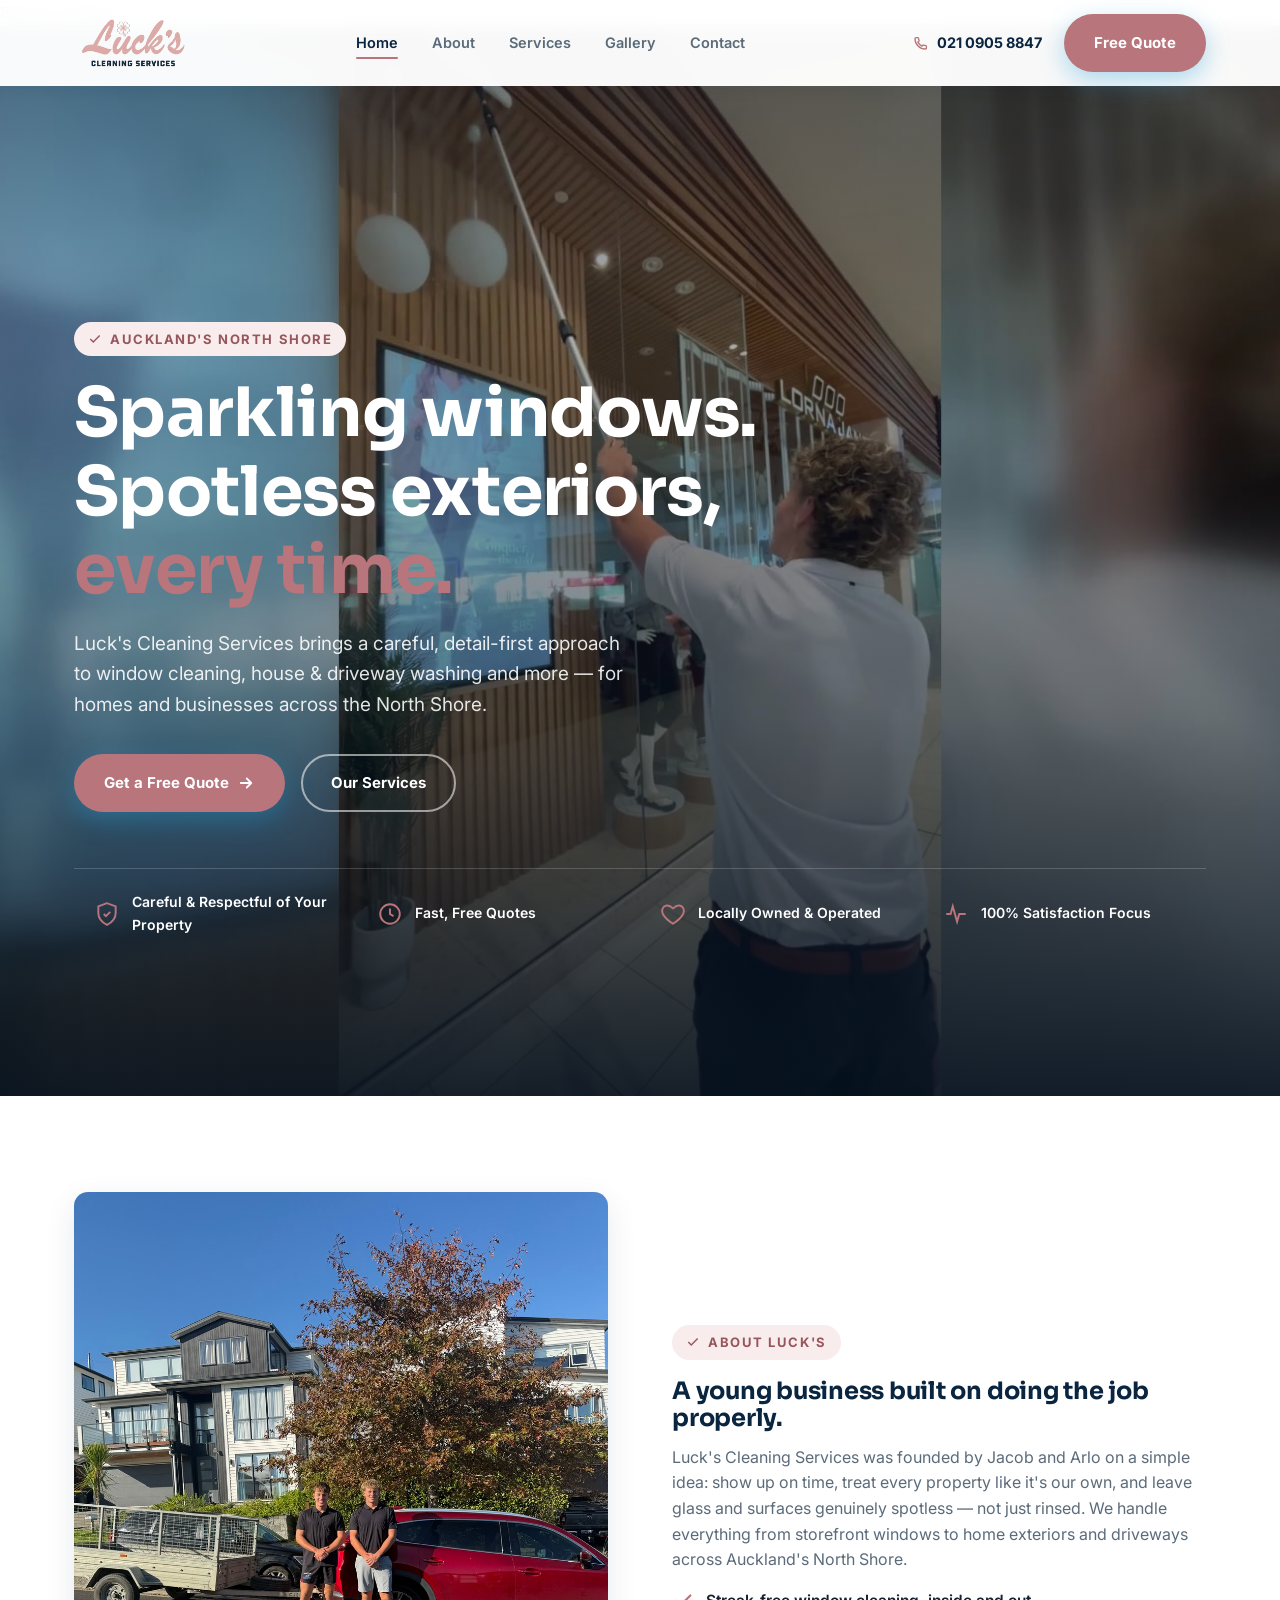
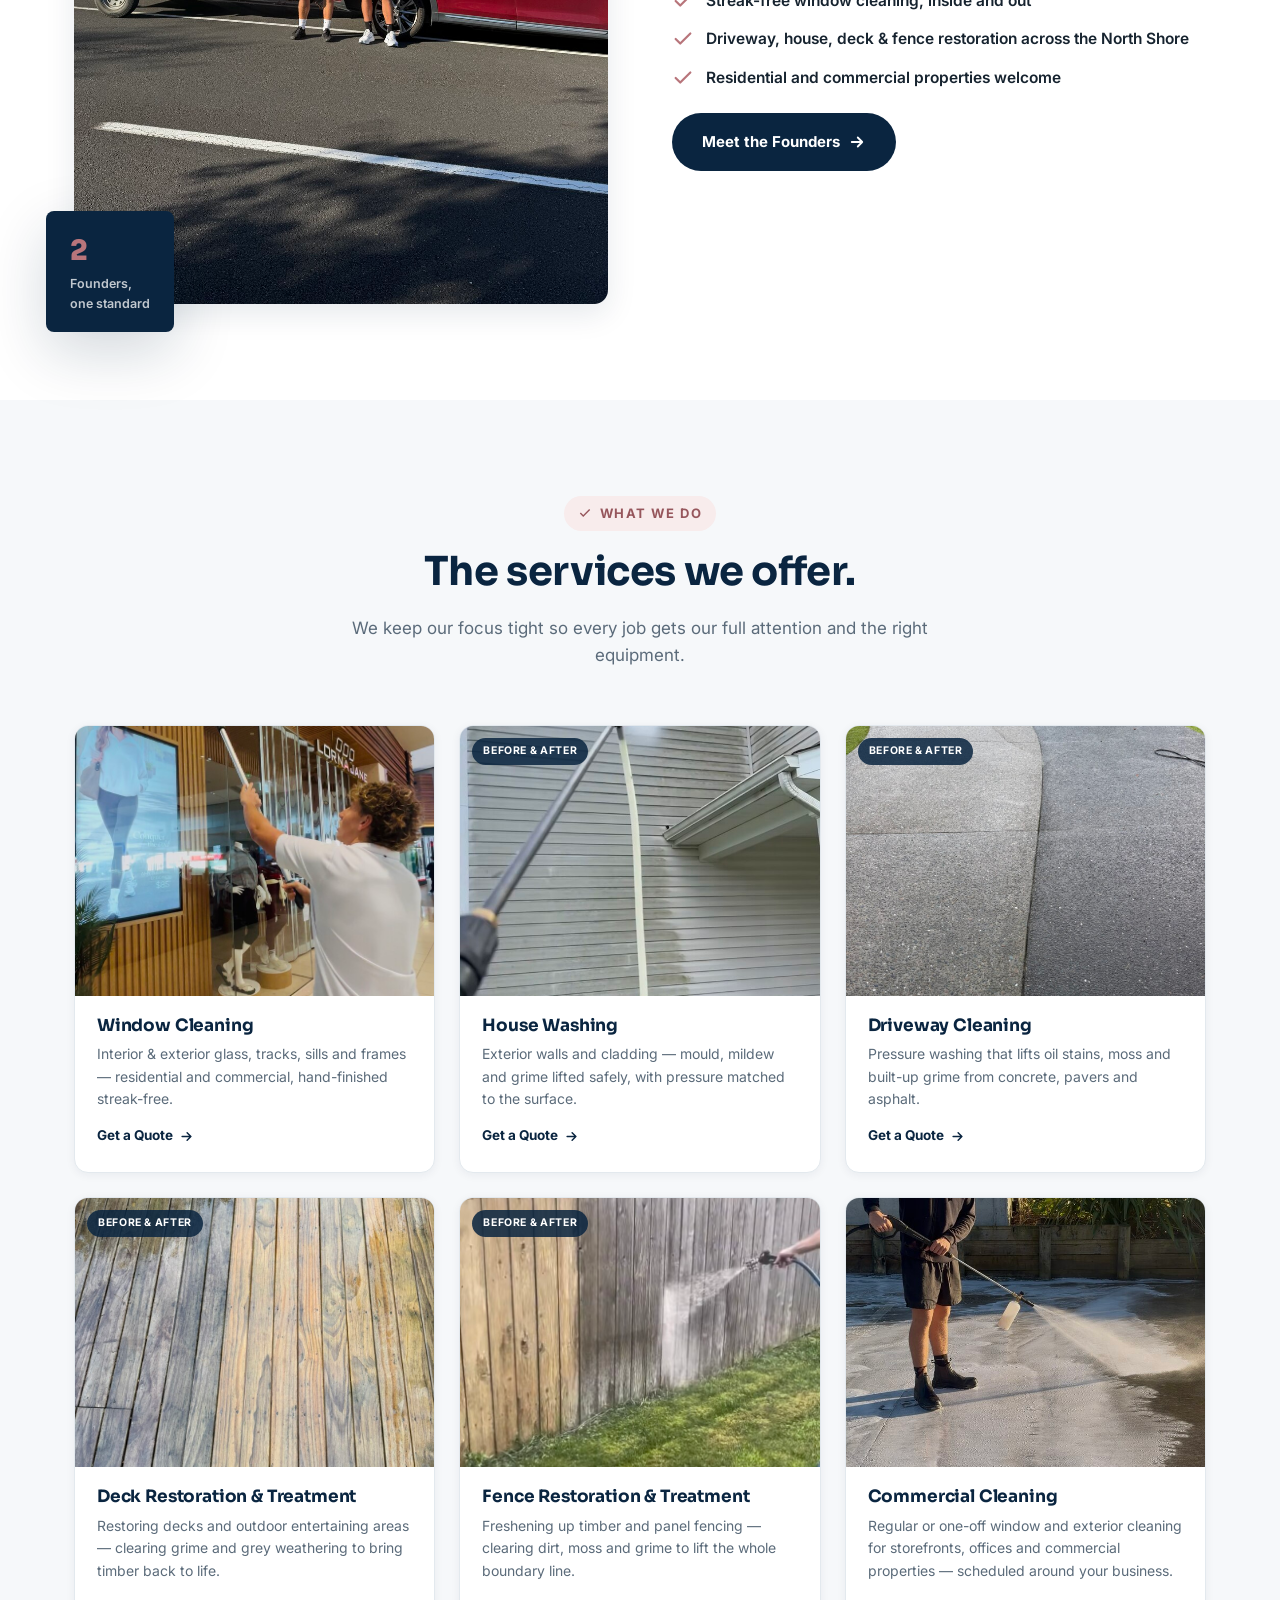
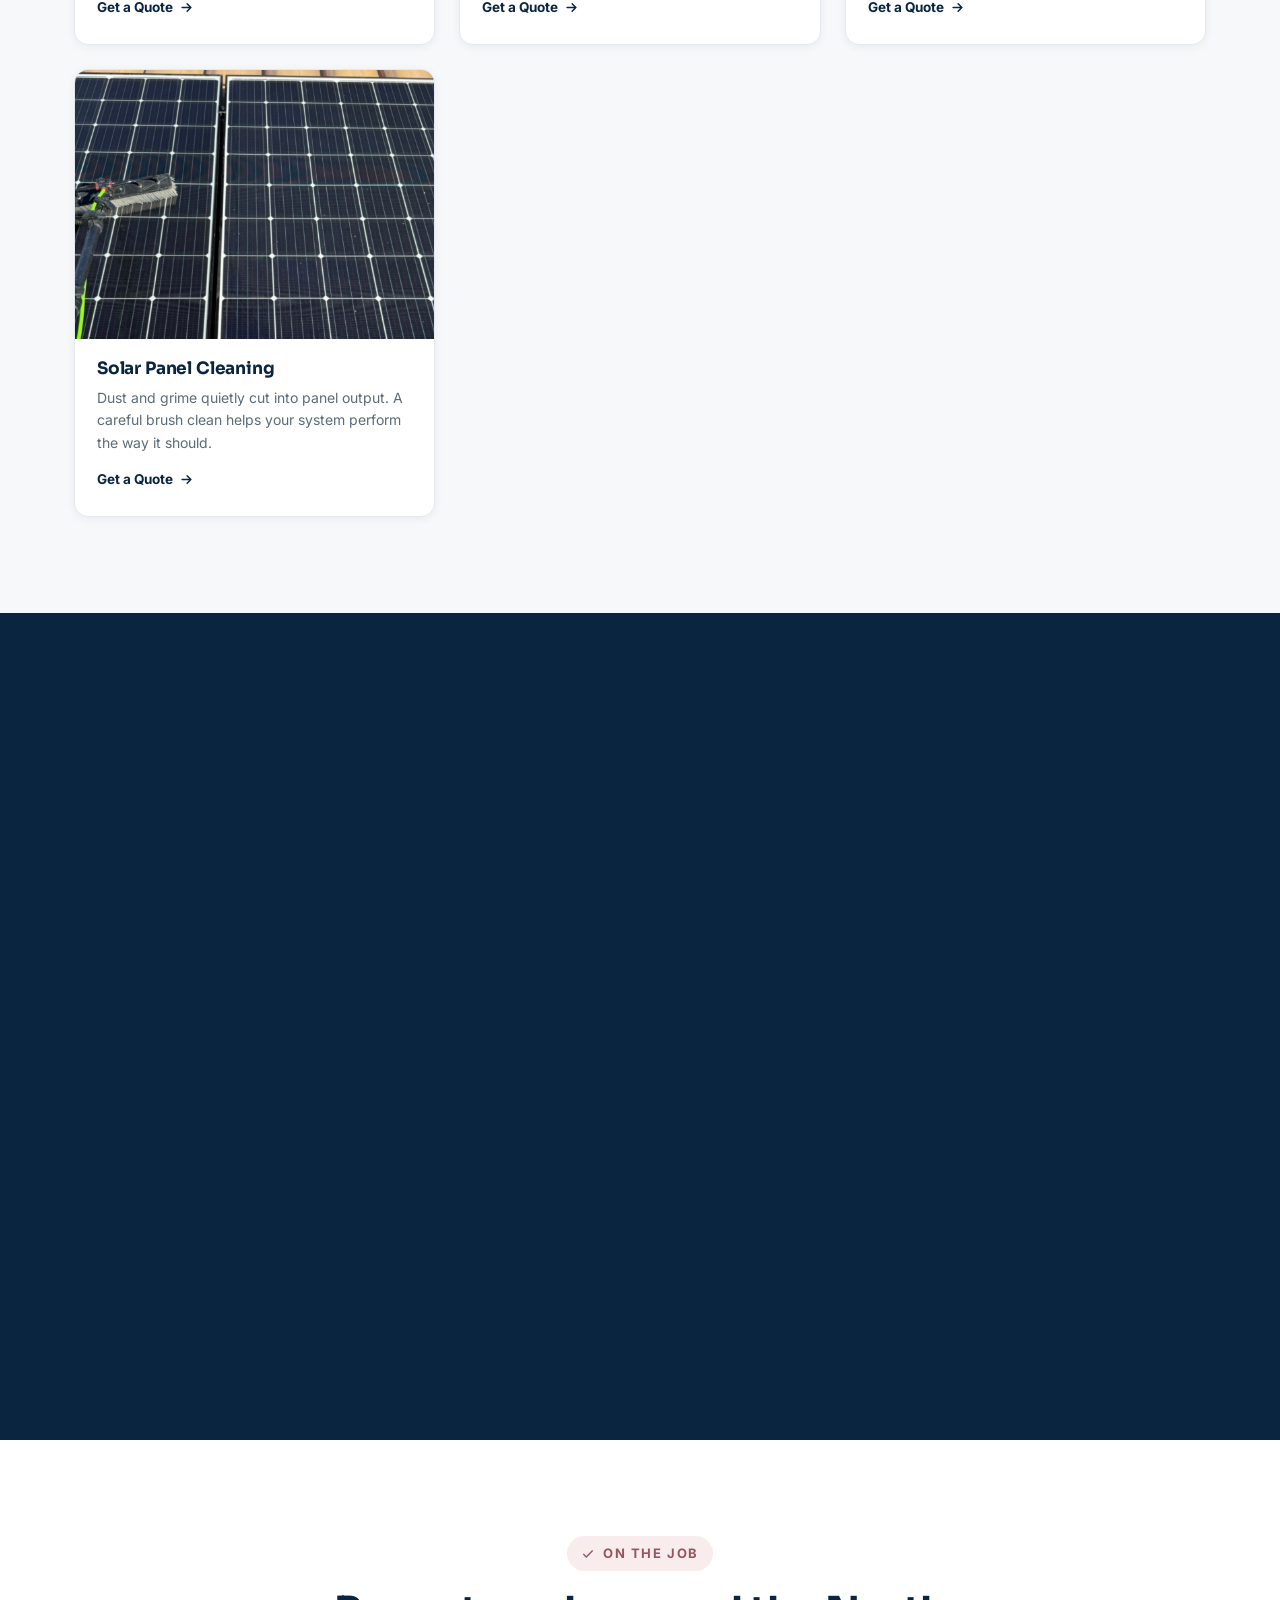
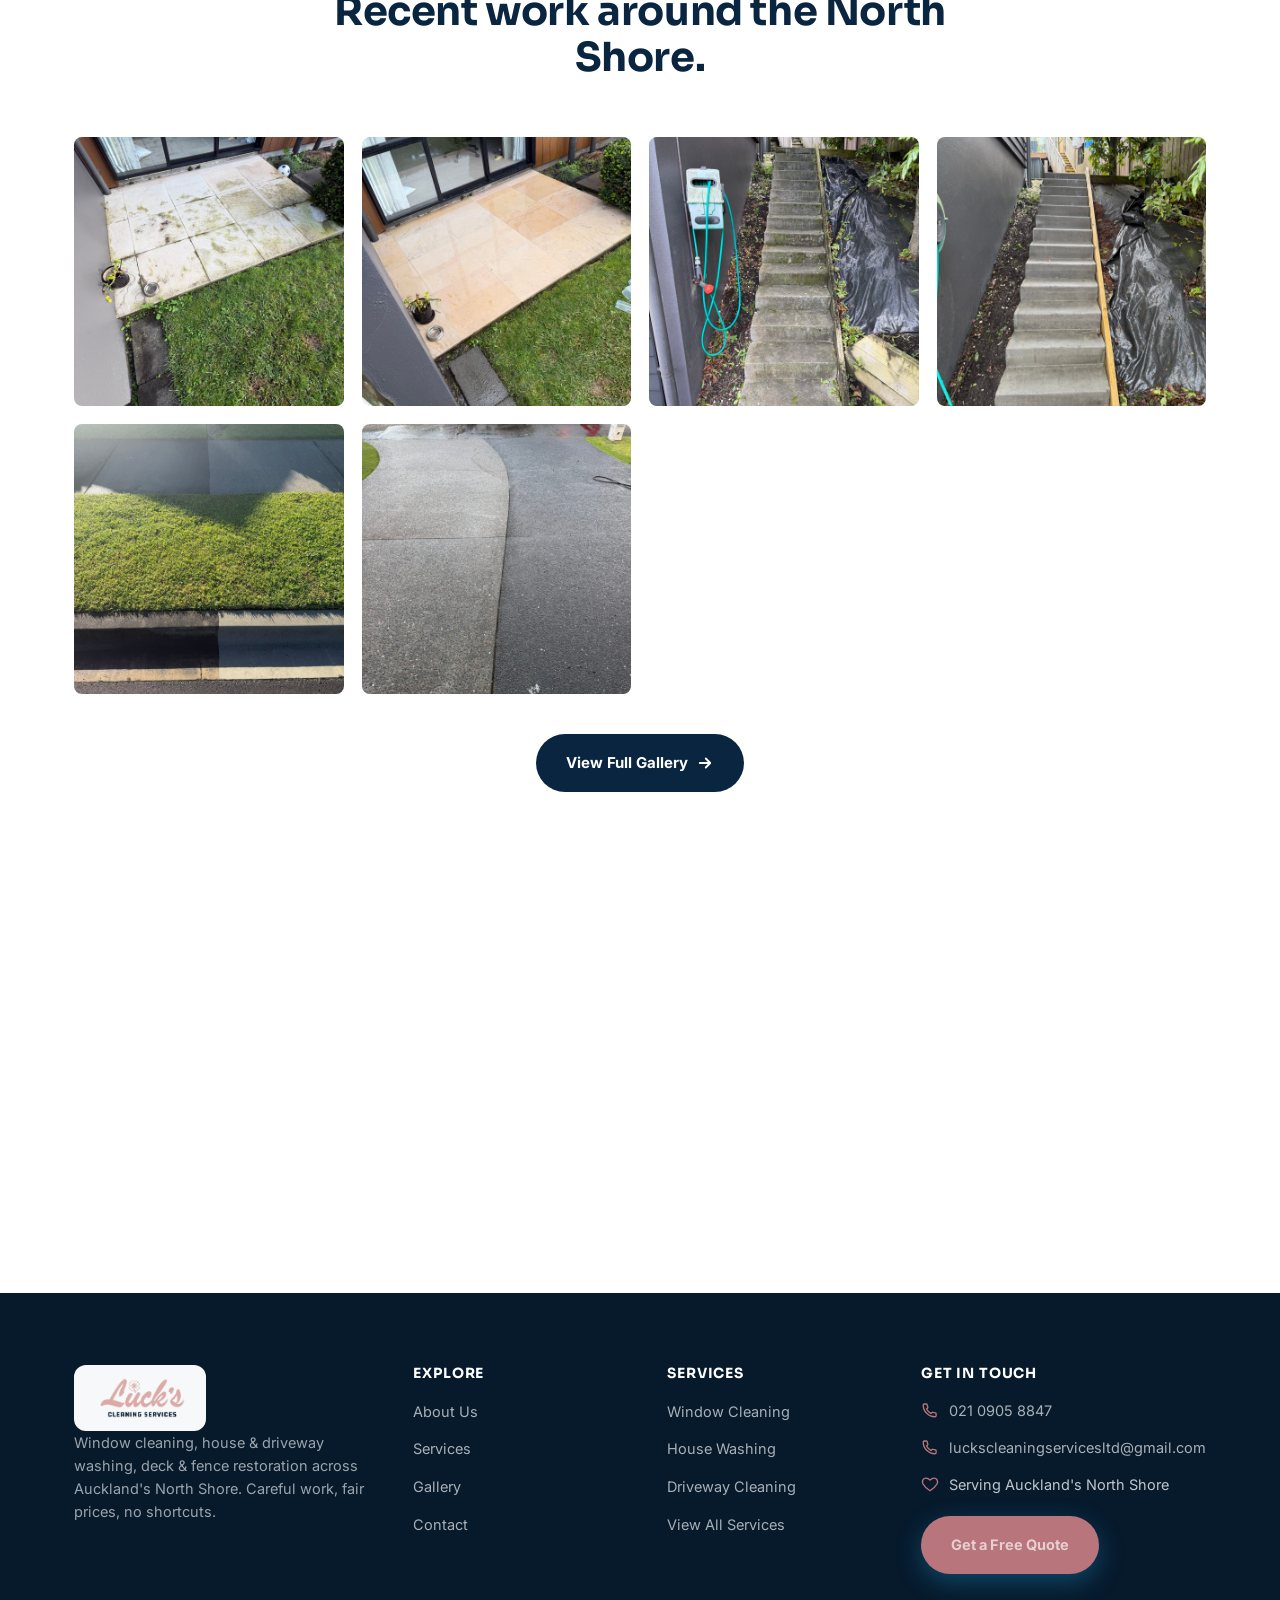
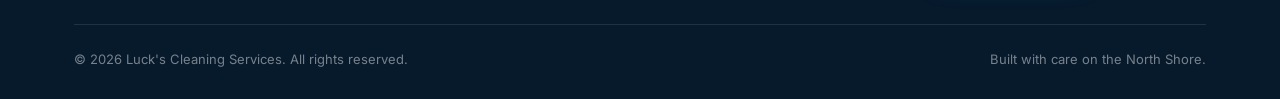
==== commit a5b1c113: "Fix script tag formatting in index.html" ====
--- a/index.html
+++ b/index.html
@@ -263,7 +263,7 @@
         <h2>See why customers rate us 5 stars.</h2>
       </div>
       <div class="reveal">
-<script defer async src='https://cdn.trustindex.io/loader.js?822f94378e95858bd706873cf50'></script>
+ <script defer async src='https://cdn.trustindex.io/loader.js?822f94378e95858bd706873cf50'></script>
     
       </div>
     </div>
